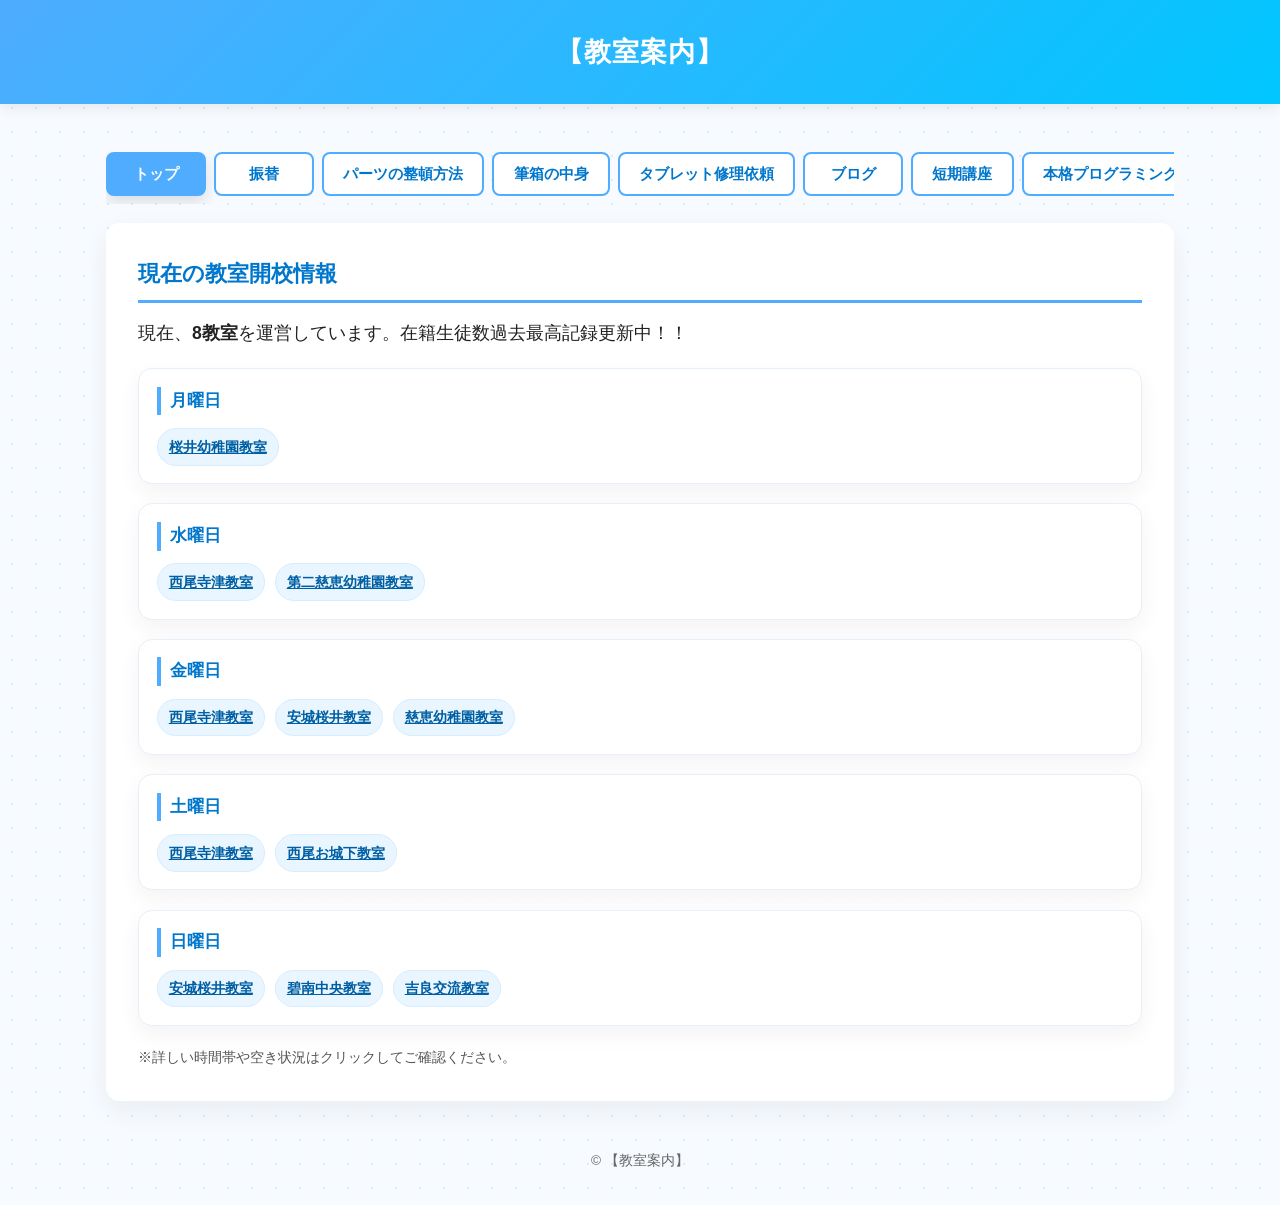
==== index.html @ de7537ed "Update index.html" ====
<!DOCTYPE html>
<html lang="ja">
<head>
  <meta charset="UTF-8">
  <title>【教室案内】</title>
  <meta name="viewport" content="width=device-width, initial-scale=1">
  <link rel="stylesheet" href="styles.css">
  <style>
    .tab-panel {
      display: none;
    }

    .tab-panel.active {
      display: block;
    }

    body.preload .tab-panel {
      display: none !important;
    }
  </style>
</head>
<body class="preload">

  <header>
    <h1>【教室案内】</h1>
  </header>

  <div class="wrapper">

    <!-- タブボタン（10個） -->
    <nav class="tab-nav" aria-label="メインコンテンツ切り替え">
      <button class="tab-btn" data-target="tab-top">トップ</button>
      <button class="tab-btn" data-target="tab-about">振替</button>
      <button class="tab-btn" data-target="tab-course">パーツの整頓方法</button> 
      <button class="tab-btn" data-target="tab-fude">筆箱の中身</button>
      <button class="tab-btn" data-target="tab-price">タブレット修理依頼</button>
      <button class="tab-btn" data-target="tab-blog">ブログ</button>
      <button class="tab-btn" data-target="tab-tanki">短期講座</button>
      <button class="tab-btn" data-target="tab-honkaku">本格プログラミングコース</button>
     
      
    </nav>

    <!-- トップ -->
    <section id="tab-top" class="tab-panel">
      <h2>現在の教室開校情報</h2>

      <div class="top-lead">
        <p class="lead">現在、<strong>8教室</strong>を運営しています。在籍生徒数過去最高記録更新中！！</p>
        <p class="sub"></p>
      </div>

      <div class="schedule-grid">

  <article class="day-card">
    <h3 class="day-title">月曜日</h3>
    <ul class="place-list">
      <li>
        <a class="chip"
           href="https://kids.athuman.com/search/detail/?store_id=3628&code=140000"
           target="_blank" rel="noopener noreferrer">
          桜井幼稚園教室
        </a>
      </li>
    </ul>
  </article>

  <article class="day-card">
    <h3 class="day-title">水曜日</h3>
    <ul class="place-list">
      <li>
        <a class="chip"
           href="https://kids.athuman.com/search/detail/?store_id=1259&code=140000"
           target="_blank" rel="noopener noreferrer">
          西尾寺津教室
        </a>
      </li>
      <li>
        <a class="chip"
           href="https://kids.athuman.com/search/detail/?store_id=3963&code=140000"
           target="_blank" rel="noopener noreferrer">
          第二慈恵幼稚園教室
        </a>
      </li>
    </ul>
  </article>

  <article class="day-card">
    <h3 class="day-title">金曜日</h3>
    <ul class="place-list">
      <li>
        <a class="chip"
           href="https://kids.athuman.com/search/detail/?store_id=1259&code=140000"
           target="_blank" rel="noopener noreferrer">
          西尾寺津教室
        </a>
      </li>
      <li>
        <a class="chip"
           href="https://kids.athuman.com/search/detail/?store_id=2593"
           target="_blank" rel="noopener noreferrer">
          安城桜井教室
        </a>
      </li>
      <li>
        <a class="chip"
           href="https://kids.athuman.com/search/detail/?store_id=3946&code=140000"
           target="_blank" rel="noopener noreferrer">
          慈恵幼稚園教室
        </a>
      </li>
    </ul>
  </article>

  <article class="day-card">
    <h3 class="day-title">土曜日</h3>
    <ul class="place-list">
      <li>
        <a class="chip"
           href="https://kids.athuman.com/search/detail/?store_id=1259&code=140000"
           target="_blank" rel="noopener noreferrer">
          西尾寺津教室
        </a>
      </li>
      <li>
        <a class="chip"
           href="https://kids.athuman.com/search/detail/?store_id=2207&code=140000"
           target="_blank" rel="noopener noreferrer">
          西尾お城下教室
        </a>
      </li>
    </ul>
  </article>

  <article class="day-card">
    <h3 class="day-title">日曜日</h3>
    <ul class="place-list">
      <li>
        <a class="chip"
           href="https://kids.athuman.com/search/detail/?store_id=2593"
           target="_blank" rel="noopener noreferrer">
          安城桜井教室
        </a>
      </li>
      <li>
        <a class="chip"
           href="https://kids.athuman.com/search/detail/?store_id=2358&code=140000"
           target="_blank" rel="noopener noreferrer">
          碧南中央教室
        </a>
      </li>
 <li>
        <a class="chip"
           href="https://kids.athuman.com/search/detail/?store_id=3629&code=140000"
           target="_blank" rel="noopener noreferrer">
          吉良交流教室
        </a>
      </li>
    </ul>
  </article>

</div>

      <p class="note">※詳しい時間帯や空き状況はクリックしてご確認ください。</p>
    </section>

    <!-- 塾について -->
    <section id="tab-about" class="tab-panel">
      <h2>振替につきまして</h2>
      <p>振替規定はありませんが、講師確保の都合上、お休みをされる場合は”早めのご連絡”をお願い致します。<br>
      当日連絡による、授業日”当日”の時間変更は行っておりません。<br>
また、振替の連絡はLINEメッセージのみ受け付けております。※直接のご相談、電話でのご相談は受け付けておりません。</p>
    </section>

    <!-- パーツの整頓方法 -->
    <section id="tab-course" class="tab-panel">
  <h2>パーツの整頓方法</h2>

  <div class="image-box">
    <img src="parts.png" alt="画像" class="parts-image">
    <img src="image0.JPEG" alt="画像" class="parts-image">
  </div>
</section>

 <!-- 筆箱の中身 -->
    <section id="tab-fude" class="tab-panel">
      <h2>筆箱の中身</h2>
      <p>・鉛筆<br>
         ・消しゴム<br>
         ・赤ペン<br>
         ・鉛筆削り<br>
※特に”鉛筆”を２ヶ月連続で忘れた方は個別にご連絡させて頂きます。</p>
    </section>
    <!-- タブレット修理依頼 -->
    <section id="tab-price" class="tab-panel">
      <h2>タブレット修理依頼</h2>
      <p></p>
      保護者様による発送手続きが必要となります。※着払いで発送して下さい。<br>
     <a href="https://docs.google.com/forms/d/e/1FAIpQLSeACtcZFJJYx5x103N6dVoDMmGL0a6J4L9wIH2GVFiXnAWEkQ/viewform" target="_blank">
  <button>申し込みはこちら</button>
</a>
    </section>

    <!-- アクセス -->
    <section id="tab-access" class="tab-panel">
      <h2>ブログ</h2>
      <p></p>
      <p></p>
      <p></p>
    </section>

    <!-- お知らせ -->
    <section id="tab-news" class="tab-panel">
      <h2>お知らせ</h2>
      <p>最新情報をここに掲載します。</p>
    </section>

    <!-- ブログ -->
    <section id="tab-blog" class="tab-panel">
      <h2>ブログ</h2>
      <p>教室の様子、学習アドバイス、イベント報告などを書きます。</p>
    </section>
    
    <!-- 短期講座 -->
    <section id="tab-tanki" class="tab-panel">
      <h2>短期講座</h2>
      <p>現在作成中です。</p>
    </section>
   
    <!-- 本格プログラミングコース -->
    <section id="tab-honkaku" class="tab-panel">
      <h2>本格プログラミング</h2>
      <p>現在作成中です。</p>
    </section>

   


    

    <footer>
      &copy; 【教室案内】
    </footer>

  </div>

  <!-- タブ切り替え用スクリプト -->
  <script>
    const tabButtons = document.querySelectorAll(".tab-btn");
    const tabPanels = document.querySelectorAll(".tab-panel");

    function showTab(targetId) {
      tabButtons.forEach(btn => {
        if (btn.dataset.target === targetId) {
          btn.classList.add("active");
        } else {
          btn.classList.remove("active");
        }
      });

      tabPanels.forEach(panel => {
        if (panel.id === targetId) {
          panel.classList.add("active");
        } else {
          panel.classList.remove("active");
        }
      });
    }

    tabButtons.forEach(btn => {
      btn.addEventListener("click", () => {
        const targetId = btn.dataset.target;
        showTab(targetId);
        localStorage.setItem("activeTab", targetId);
      });
    });

    const savedTab = localStorage.getItem("activeTab");
    const firstTab = savedTab && document.getElementById(savedTab) ? savedTab : "tab-top";

    showTab(firstTab);
    document.body.classList.remove("preload");
  </script>

</body>
</html>
---- styles.css ----
/* =====================================
   崩れ防止リセット（最重要）
===================================== */
*,
*::before,
*::after {
  box-sizing: border-box;
}

body,
h1, h2, h3,
p,
ul {
  margin: 0;
}

/* =====================================
   全体設定
===================================== */
body {
  font-family: "Yu Gothic", "Hiragino Kaku Gothic ProN", sans-serif;
  line-height: 1.7;
  color: #222;
  overflow-x: hidden;

  /* 爽やかドット背景 */
  background-color: #f7fbff;
  background-image: radial-gradient(#d6ecff 1.2px, transparent 1.2px);
  background-size: 24px 24px;
}

/* =====================================
   ヘッダー
===================================== */
header {
  background: linear-gradient(135deg, #4facfe, #00c6ff);
  color: #fff;
  padding: 1.8rem;
  text-align: center;
  box-shadow: 0 4px 14px rgba(0,0,0,0.08);
}

header h1 {
  font-size: 1.7rem;
  font-weight: bold;
  letter-spacing: 1px;
}

/* =====================================
   コンテンツ幅
===================================== */
.wrapper {
  max-width: 1100px;
  margin: 0 auto;
  padding: 1.5rem 1rem 2rem;
  overflow-x: hidden;
}

/* =====================================
   タブメニュー（10個対応）
===================================== */
.tab-nav {
  display: flex;
  gap: 0.5rem;
  margin: 1.5rem 0 1.2rem;
  overflow-x: auto;
  overflow-y: hidden;
  white-space: nowrap;
  padding-bottom: 0.5rem;
  -webkit-overflow-scrolling: touch;
  scrollbar-width: thin;
  scroll-snap-type: x mandatory;
}

.tab-nav::-webkit-scrollbar {
  height: 6px;
}

.tab-nav::-webkit-scrollbar-thumb {
  background: #bfe4ff;
  border-radius: 3px;
}

/* =====================================
   タブボタン
===================================== */
.tab-btn {
  flex: 0 0 auto;
  min-width: 100px;
  border: 2px solid #4facfe;
  background: #ffffff;
  padding: 0.6rem 1.2rem;
  border-radius: 8px;
  font-size: 0.95rem;
  line-height: 1.4;
  cursor: pointer;
  transition: 0.25s;
  color: #0077cc;
  font-weight: 600;
  text-align: center;
  scroll-snap-align: center;
  white-space: nowrap;
}

.tab-btn:hover {
  background: #eaf6ff;
}

.tab-btn.active {
  background: #4facfe;
  color: #fff;
  box-shadow: 0 6px 16px rgba(0,0,0,0.12);
}

/* =====================================
   タブ中身
===================================== */
.tab-panel {
  display: none;
  width: 100%;
  background: rgba(255,255,255,0.95);
  border-radius: 14px;
  padding: 2rem;
  box-shadow: 0 10px 28px rgba(0,0,0,0.06);
  margin-bottom: 2rem;
  overflow-x: hidden;
}

.tab-panel.active {
  display: block;
}

/* =====================================
   見出し
===================================== */
h2 {
  font-size: 1.4rem;
  border-bottom: 3px solid #4facfe;
  padding-bottom: 0.4rem;
  color: #0077cc;
  margin-bottom: 1rem;
}

/* =====================================
   料金表
===================================== */
.price-table {
  width: 100%;
  border-collapse: collapse;
  font-size: 0.95rem;
  margin-bottom: 1rem;
}

.price-table th,
.price-table td {
  border: 1px solid #e5f0fa;
  padding: 0.6rem;
  text-align: left;
}

.price-table th {
  background: #eaf6ff;
  font-weight: 600;
}

/* =====================================
   トップ：開校情報カード
===================================== */
.top-lead .lead {
  font-size: 1.1rem;
  margin-bottom: 0.3rem;
}

.top-lead .sub {
  margin-bottom: 1.2rem;
  color: #555;
  font-size: 0.95rem;
}

.schedule-grid {
  display: grid;
  grid-template-columns: 1fr;
  gap: 1.2rem;
}

.day-card {
  background: #ffffff;
  border: 1px solid #e5f0fa;
  border-radius: 14px;
  padding: 1.1rem;
  box-shadow: 0 8px 22px rgba(0,0,0,0.05);
  transition: 0.25s ease;
}

.day-card:hover {
  transform: translateY(-3px);
  box-shadow: 0 12px 30px rgba(0,0,0,0.08);
}

.day-title {
  font-size: 1.05rem;
  color: #0077cc;
  border-left: 4px solid #4facfe;
  padding-left: 0.6rem;
  margin-bottom: 0.8rem;
}

.place-list {
  list-style: none;
  padding: 0;
  margin: 0;
  display: flex;
  flex-wrap: wrap;
  gap: 0.6rem;
}

.chip {
  display: inline-block;
  padding: 0.35rem 0.7rem;
  border-radius: 999px;
  background: #eaf6ff;
  border: 1px solid #d6ecff;
  color: #005fa3;
  font-weight: 600;
  font-size: 0.9rem;
}

.note {
  margin-top: 1.2rem;
  color: #555;
  font-size: 0.9rem;
}

/* =====================================
   画像表示
===================================== */
.image-box {
  display: flex;
  flex-direction: column;
  align-items: center;
  gap: 24px;
}

.parts-image {
  width: 100%;
  max-width: 700px;
  height: auto;
  display: block;
  margin: 0 auto;
  border-radius: 12px;
}

.tab-panel img {
  max-width: 100%;
  height: auto;
}

/* =====================================
   フッター
===================================== */
footer {
  text-align: center;
  font-size: 0.85rem;
  color: #666;
  padding-top: 1rem;
}

/* =====================================
   レスポンシブ
===================================== */
@media (max-width: 700px) {
  body {
    background-size: 18px 18px;
  }

  header {
    padding: 1.2rem 0.8rem;
  }

  header h1 {
    font-size: 1.35rem;
    letter-spacing: 0.5px;
  }

  .wrapper {
    padding: 1rem 0.75rem 1.5rem;
  }

  .tab-nav {
    gap: 0.35rem;
    margin: 1rem 0 1rem;
    padding-bottom: 0.4rem;
  }

  .tab-btn {
    min-width: auto;
    font-size: 0.72rem;
    padding: 0.45rem 0.7rem;
    white-space: nowrap;
  }

  .tab-panel {
    padding: 1.1rem;
    border-radius: 12px;
  }

  h2 {
    font-size: 1.15rem;
    margin-bottom: 0.9rem;
  }

  .top-lead .lead {
    font-size: 1rem;
  }

  .top-lead .sub,
  .note,
  .chip,
  .price-table,
  .price-table th,
  .price-table td {
    font-size: 0.88rem;
  }

  .day-card {
    padding: 0.9rem;
  }

  .day-title {
    font-size: 1rem;
    margin-bottom: 0.7rem;
  }

  .place-list {
    gap: 0.45rem;
  }

  .chip {
    padding: 0.3rem 0.6rem;
  }

  .image-box {
    gap: 16px;
  }

  .parts-image {
    max-width: 100%;
    border-radius: 10px;
  }

  footer {
    font-size: 0.8rem;
  }
}
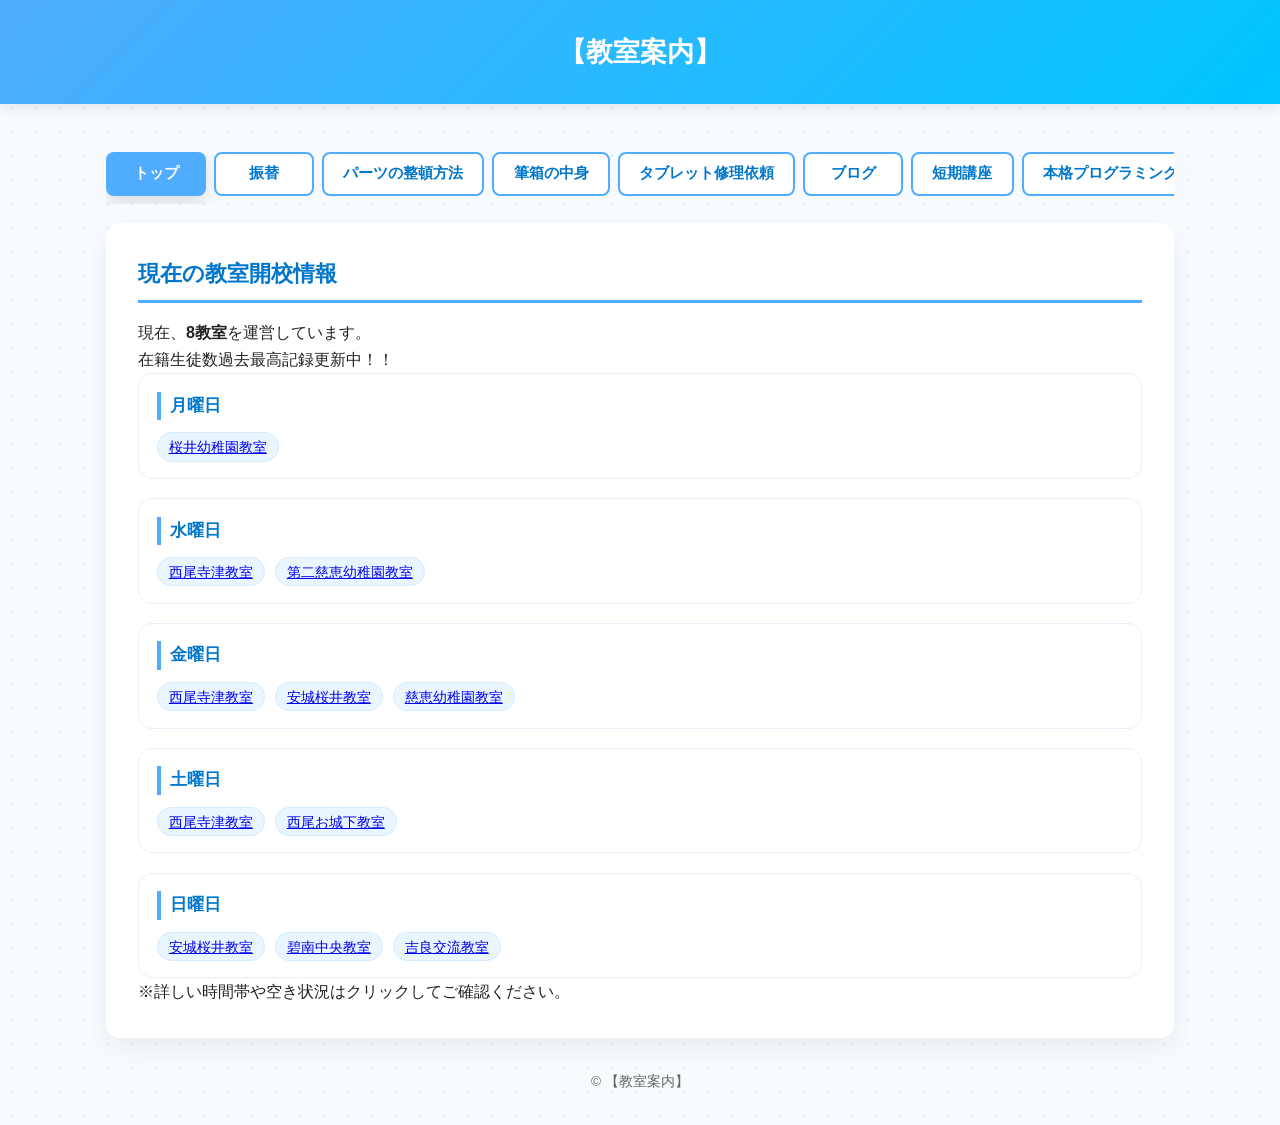
==== commit ab673e99: "Update index.html" ====
--- a/index.html
+++ b/index.html
@@ -46,7 +46,7 @@
       <h2>現在の教室開校情報</h2>
 
       <div class="top-lead">
-        <p class="lead">現在、<strong>8教室</strong>を運営しています。在籍生徒数過去最高記録更新中！！</p>
+        <p class="lead">現在、<strong>8教室</strong>を運営しています。<br>在籍生徒数過去最高記録更新中！！</p>
         <p class="sub"></p>
       </div>
 
@@ -167,8 +167,8 @@
     <!-- 塾について -->
     <section id="tab-about" class="tab-panel">
       <h2>振替につきまして</h2>
-      <p>振替規定はありませんが、講師確保の都合上、お休みをされる場合は”早めのご連絡”をお願い致します。<br>
-      当日連絡による、授業日”当日”の時間変更は行っておりません。<br>
+      <p>振替規定はありませんが、講師確保の都合上、お休みをされる場合は”早めのご連絡”をお願い致します。<br><br>
+      当日連絡による、授業日”当日”の時間変更は行っておりません。<br><br>
 また、振替の連絡はLINEメッセージのみ受け付けております。※直接のご相談、電話でのご相談は受け付けておりません。</p>
     </section>
 
--- a/styles.css
+++ b/styles.css
@@ -23,7 +23,6 @@
   color: #222;
   overflow-x: hidden;
 
-  /* 爽やかドット背景 */
   background-color: #f7fbff;
   background-image: radial-gradient(#d6ecff 1.2px, transparent 1.2px);
   background-size: 24px 24px;
@@ -43,7 +42,6 @@
 header h1 {
   font-size: 1.7rem;
   font-weight: bold;
-  letter-spacing: 1px;
 }
 
 /* =====================================
@@ -57,19 +55,16 @@
 }
 
 /* =====================================
-   タブメニュー（10個対応）
+   タブメニュー
 ===================================== */
 .tab-nav {
   display: flex;
   gap: 0.5rem;
   margin: 1.5rem 0 1.2rem;
   overflow-x: auto;
-  overflow-y: hidden;
   white-space: nowrap;
   padding-bottom: 0.5rem;
-  -webkit-overflow-scrolling: touch;
   scrollbar-width: thin;
-  scroll-snap-type: x mandatory;
 }
 
 .tab-nav::-webkit-scrollbar {
@@ -92,14 +87,11 @@
   padding: 0.6rem 1.2rem;
   border-radius: 8px;
   font-size: 0.95rem;
-  line-height: 1.4;
   cursor: pointer;
   transition: 0.25s;
   color: #0077cc;
   font-weight: 600;
   text-align: center;
-  scroll-snap-align: center;
-  white-space: nowrap;
 }
 
 .tab-btn:hover {
@@ -117,13 +109,11 @@
 ===================================== */
 .tab-panel {
   display: none;
-  width: 100%;
   background: rgba(255,255,255,0.95);
   border-radius: 14px;
   padding: 2rem;
   box-shadow: 0 10px 28px rgba(0,0,0,0.06);
   margin-bottom: 2rem;
-  overflow-x: hidden;
 }
 
 .tab-panel.active {
@@ -142,41 +132,8 @@
 }
 
 /* =====================================
-   料金表
-===================================== */
-.price-table {
-  width: 100%;
-  border-collapse: collapse;
-  font-size: 0.95rem;
-  margin-bottom: 1rem;
-}
-
-.price-table th,
-.price-table td {
-  border: 1px solid #e5f0fa;
-  padding: 0.6rem;
-  text-align: left;
-}
-
-.price-table th {
-  background: #eaf6ff;
-  font-weight: 600;
-}
-
-/* =====================================
-   トップ：開校情報カード
-===================================== */
-.top-lead .lead {
-  font-size: 1.1rem;
-  margin-bottom: 0.3rem;
-}
-
-.top-lead .sub {
-  margin-bottom: 1.2rem;
-  color: #555;
-  font-size: 0.95rem;
-}
-
+   カード
+===================================== */
 .schedule-grid {
   display: grid;
   grid-template-columns: 1fr;
@@ -184,17 +141,10 @@
 }
 
 .day-card {
-  background: #ffffff;
+  background: #fff;
   border: 1px solid #e5f0fa;
   border-radius: 14px;
   padding: 1.1rem;
-  box-shadow: 0 8px 22px rgba(0,0,0,0.05);
-  transition: 0.25s ease;
-}
-
-.day-card:hover {
-  transform: translateY(-3px);
-  box-shadow: 0 12px 30px rgba(0,0,0,0.08);
 }
 
 .day-title {
@@ -208,51 +158,34 @@
 .place-list {
   list-style: none;
   padding: 0;
-  margin: 0;
   display: flex;
   flex-wrap: wrap;
   gap: 0.6rem;
 }
 
 .chip {
-  display: inline-block;
   padding: 0.35rem 0.7rem;
   border-radius: 999px;
   background: #eaf6ff;
   border: 1px solid #d6ecff;
-  color: #005fa3;
-  font-weight: 600;
   font-size: 0.9rem;
 }
 
-.note {
-  margin-top: 1.2rem;
-  color: #555;
-  font-size: 0.9rem;
-}
-
-/* =====================================
-   画像表示
+/* =====================================
+   画像
 ===================================== */
 .image-box {
   display: flex;
   flex-direction: column;
   align-items: center;
-  gap: 24px;
+  gap: 20px;
 }
 
 .parts-image {
   width: 100%;
   max-width: 700px;
   height: auto;
-  display: block;
-  margin: 0 auto;
   border-radius: 12px;
-}
-
-.tab-panel img {
-  max-width: 100%;
-  height: auto;
 }
 
 /* =====================================
@@ -262,93 +195,40 @@
   text-align: center;
   font-size: 0.85rem;
   color: #666;
-  padding-top: 1rem;
-}
-
-/* =====================================
-   レスポンシブ
+}
+
+/* =====================================
+   スマホ最適化（完成形）
 ===================================== */
 @media (max-width: 700px) {
-  body {
-    background-size: 18px 18px;
-  }
-
-  header {
-    padding: 1.2rem 0.8rem;
-  }
-
-  header h1 {
-    font-size: 1.35rem;
-    letter-spacing: 0.5px;
-  }
-
-  .wrapper {
-    padding: 1rem 0.75rem 1.5rem;
-  }
 
   .tab-nav {
-    gap: 0.35rem;
-    margin: 1rem 0 1rem;
-    padding-bottom: 0.4rem;
+    flex-wrap: wrap;
+    overflow-x: visible;
+    justify-content: center;
+    gap: 0.4rem;
   }
 
   .tab-btn {
-    min-width: auto;
-    font-size: 0.72rem;
-    padding: 0.45rem 0.7rem;
-    white-space: nowrap;
+    flex: 0 1 auto;
+    min-width: 44%;
+    max-width: 48%;
+    font-size: 0.8rem;
+    padding: 0.7rem 0.5rem;
+    white-space: normal;
+    line-height: 1.3;
+    border-radius: 10px;
   }
 
   .tab-panel {
-    padding: 1.1rem;
-    border-radius: 12px;
+    padding: 1.2rem;
   }
 
   h2 {
-    font-size: 1.15rem;
-    margin-bottom: 0.9rem;
-  }
-
-  .top-lead .lead {
-    font-size: 1rem;
-  }
-
-  .top-lead .sub,
-  .note,
-  .chip,
-  .price-table,
-  .price-table th,
-  .price-table td {
-    font-size: 0.88rem;
-  }
-
-  .day-card {
-    padding: 0.9rem;
-  }
-
-  .day-title {
-    font-size: 1rem;
-    margin-bottom: 0.7rem;
-  }
-
-  .place-list {
-    gap: 0.45rem;
-  }
-
-  .chip {
-    padding: 0.3rem 0.6rem;
-  }
-
-  .image-box {
-    gap: 16px;
+    font-size: 1.1rem;
   }
 
   .parts-image {
     max-width: 100%;
-    border-radius: 10px;
-  }
-
-  footer {
-    font-size: 0.8rem;
-  }
-}
+  }
+}
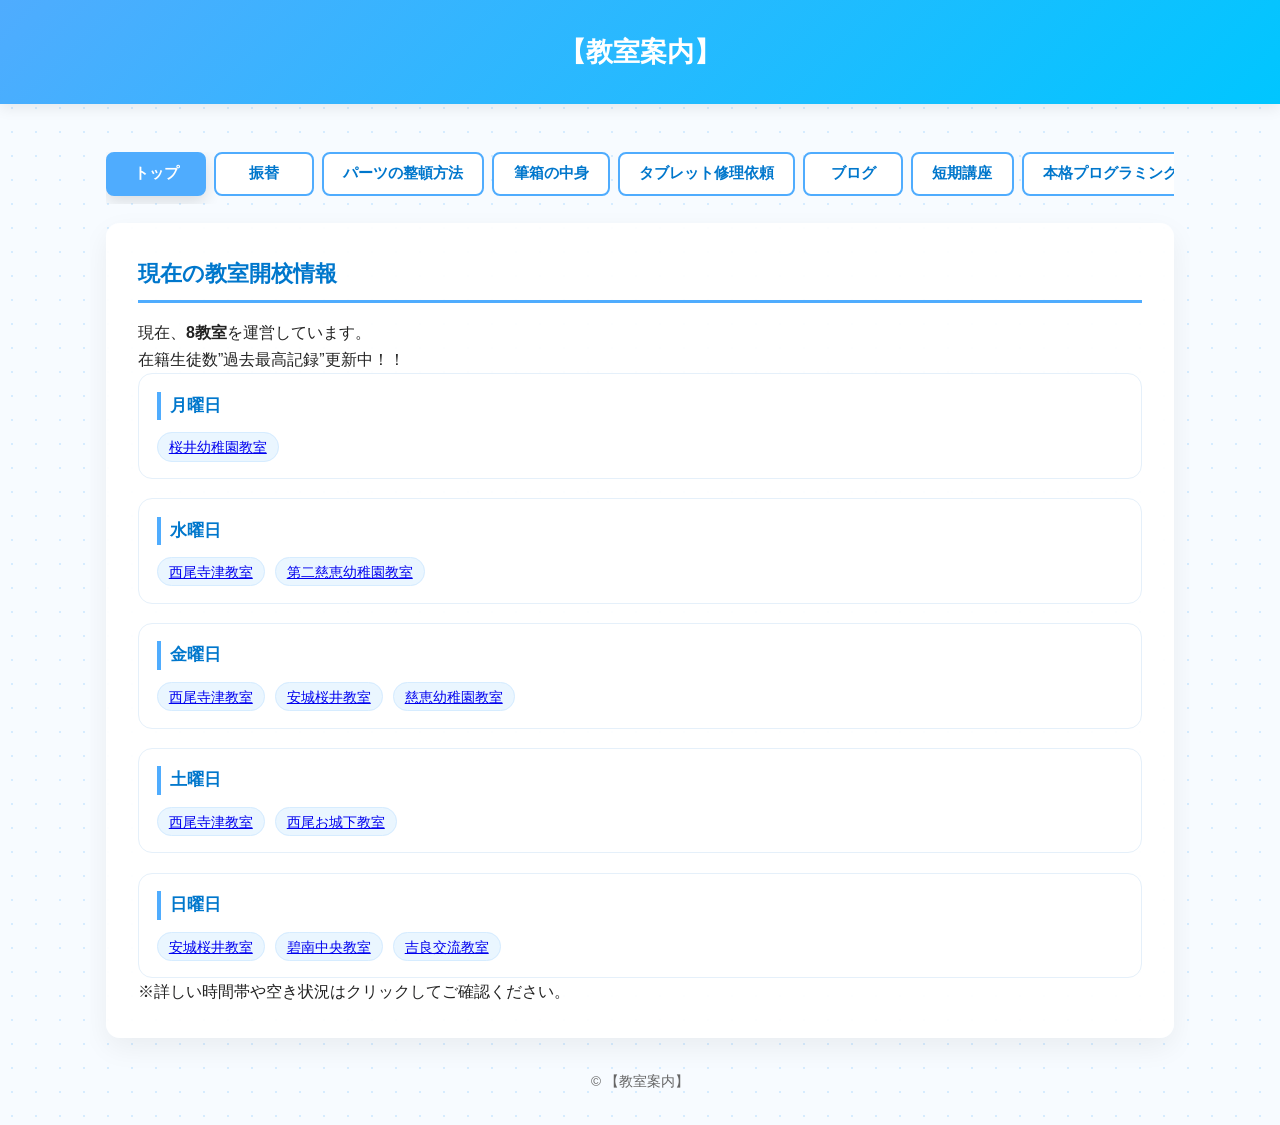
==== commit ac68e7bf: "Update index.html" ====
--- a/index.html
+++ b/index.html
@@ -46,7 +46,7 @@
       <h2>現在の教室開校情報</h2>
 
       <div class="top-lead">
-        <p class="lead">現在、<strong>8教室</strong>を運営しています。<br>在籍生徒数過去最高記録更新中！！</p>
+        <p class="lead">現在、<strong>8教室</strong>を運営しています。<br>在籍生徒数”過去最高記録”更新中！！</p>
         <p class="sub"></p>
       </div>
 
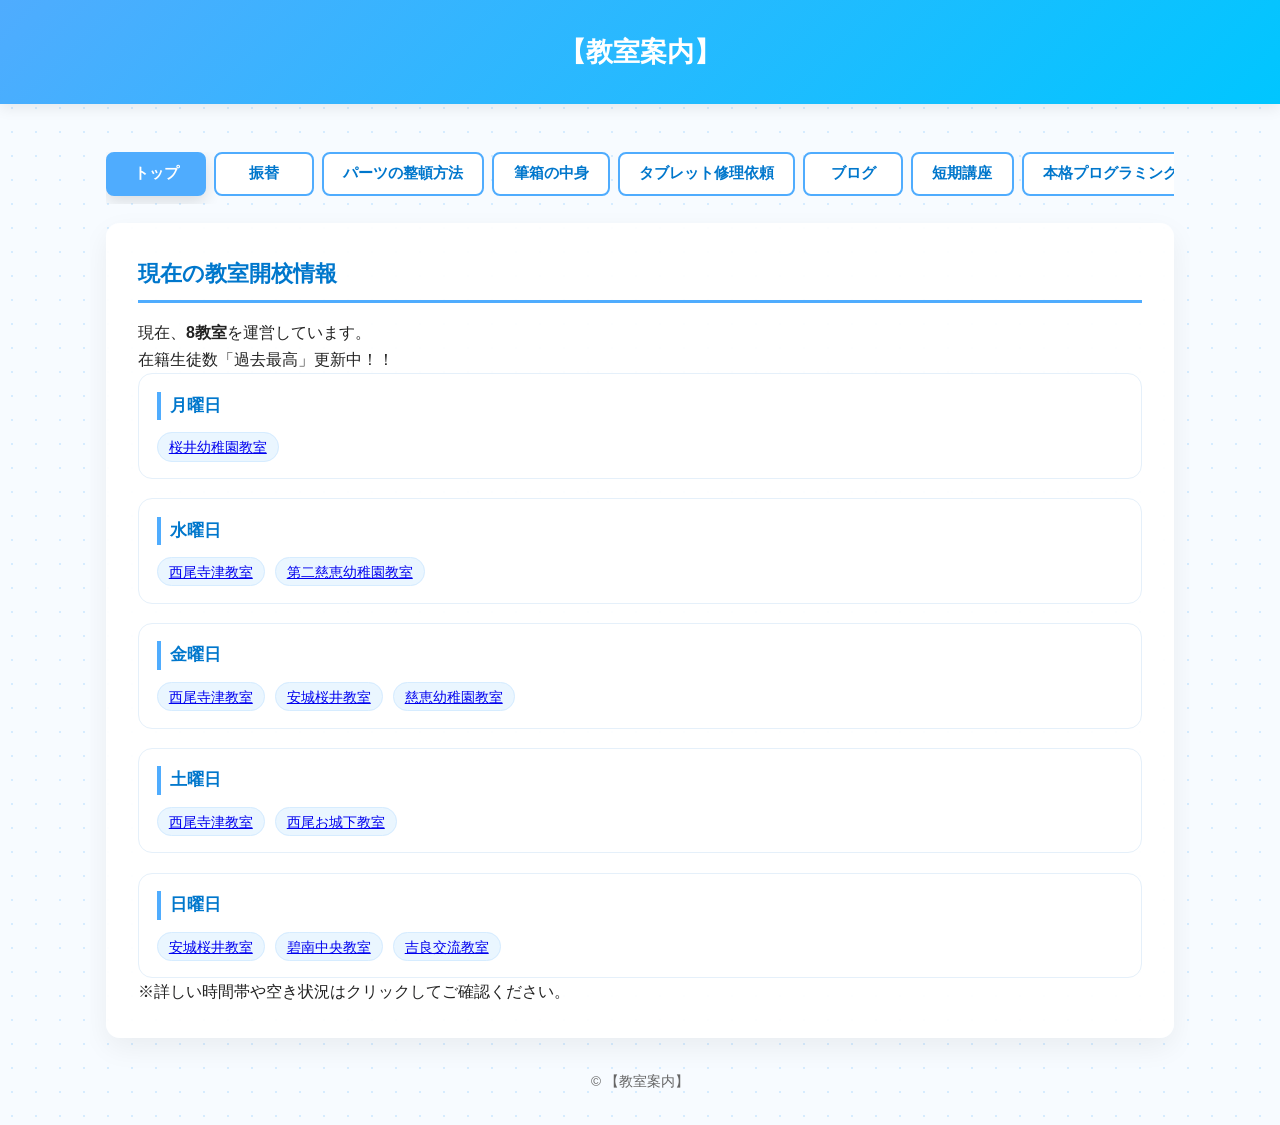
==== commit 6ed5ab94: "Update index.html" ====
--- a/index.html
+++ b/index.html
@@ -46,7 +46,7 @@
       <h2>現在の教室開校情報</h2>
 
       <div class="top-lead">
-        <p class="lead">現在、<strong>8教室</strong>を運営しています。<br>在籍生徒数”過去最高記録”更新中！！</p>
+        <p class="lead">現在、<strong>8教室</strong>を運営しています。<br>在籍生徒数「過去最高」更新中！！</p>
         <p class="sub"></p>
       </div>
 
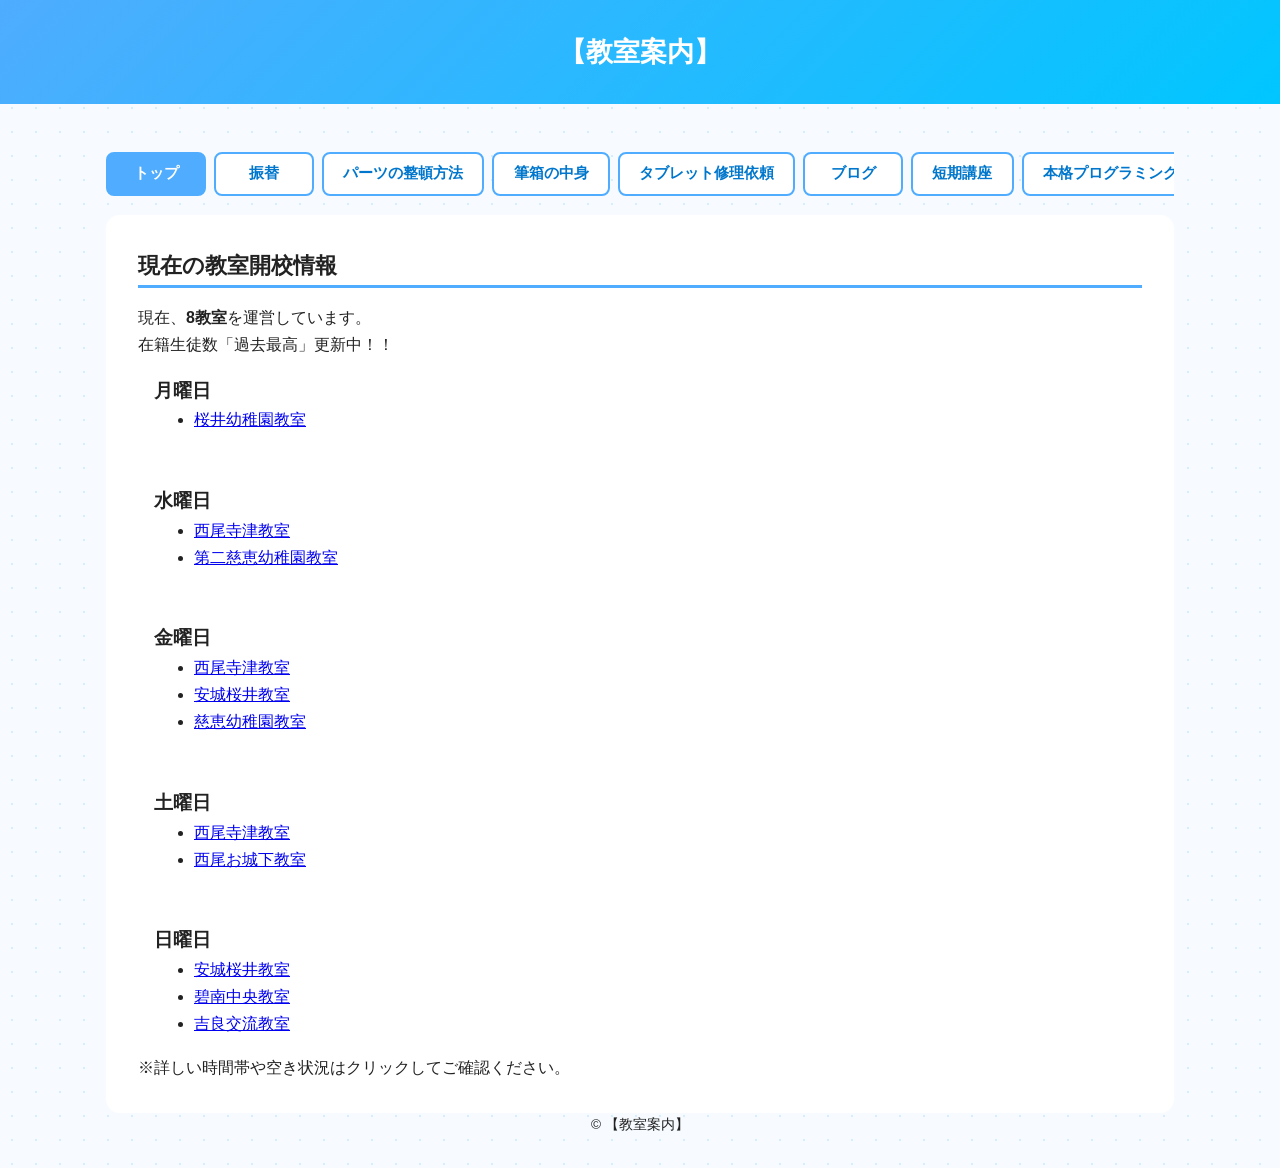
==== commit 97f7d58c: "Update index.html" ====
--- a/index.html
+++ b/index.html
@@ -168,8 +168,10 @@
     <section id="tab-about" class="tab-panel">
       <h2>振替につきまして</h2>
       <p>振替規定はありませんが、講師確保の都合上、お休みをされる場合は”早めのご連絡”をお願い致します。<br><br>
-      当日連絡による、授業日”当日”の時間変更は行っておりません。<br><br>
-また、振替の連絡はLINEメッセージのみ受け付けております。※直接のご相談、電話でのご相談は受け付けておりません。</p>
+     ※授業日当日の欠席連絡は出来る限り、避けて頂けると助かります。<br><br> 
+     ※当日連絡による、授業日”当日”の時間変更は行っておりません。<br><br>
+     また、振替の連絡はLINEメッセージのみ受け付けております。<br><br>
+     ※直接のご相談、電話でのご相談は受け付けておりません。</p>
     </section>
 
     <!-- パーツの整頓方法 -->
--- a/styles.css
+++ b/styles.css
@@ -36,12 +36,10 @@
   color: #fff;
   padding: 1.8rem;
   text-align: center;
-  box-shadow: 0 4px 14px rgba(0,0,0,0.08);
 }
 
 header h1 {
   font-size: 1.7rem;
-  font-weight: bold;
 }
 
 /* =====================================
@@ -51,11 +49,10 @@
   max-width: 1100px;
   margin: 0 auto;
   padding: 1.5rem 1rem 2rem;
-  overflow-x: hidden;
 }
 
 /* =====================================
-   タブメニュー
+   タブメニュー（PC）
 ===================================== */
 .tab-nav {
   display: flex;
@@ -63,17 +60,6 @@
   margin: 1.5rem 0 1.2rem;
   overflow-x: auto;
   white-space: nowrap;
-  padding-bottom: 0.5rem;
-  scrollbar-width: thin;
-}
-
-.tab-nav::-webkit-scrollbar {
-  height: 6px;
-}
-
-.tab-nav::-webkit-scrollbar-thumb {
-  background: #bfe4ff;
-  border-radius: 3px;
 }
 
 /* =====================================
@@ -88,20 +74,14 @@
   border-radius: 8px;
   font-size: 0.95rem;
   cursor: pointer;
-  transition: 0.25s;
   color: #0077cc;
   font-weight: 600;
   text-align: center;
 }
 
-.tab-btn:hover {
-  background: #eaf6ff;
-}
-
 .tab-btn.active {
   background: #4facfe;
   color: #fff;
-  box-shadow: 0 6px 16px rgba(0,0,0,0.12);
 }
 
 /* =====================================
@@ -109,11 +89,9 @@
 ===================================== */
 .tab-panel {
   display: none;
-  background: rgba(255,255,255,0.95);
+  background: #fff;
   border-radius: 14px;
   padding: 2rem;
-  box-shadow: 0 10px 28px rgba(0,0,0,0.06);
-  margin-bottom: 2rem;
 }
 
 .tab-panel.active {
@@ -126,8 +104,6 @@
 h2 {
   font-size: 1.4rem;
   border-bottom: 3px solid #4facfe;
-  padding-bottom: 0.4rem;
-  color: #0077cc;
   margin-bottom: 1rem;
 }
 
@@ -142,33 +118,8 @@
 
 .day-card {
   background: #fff;
-  border: 1px solid #e5f0fa;
   border-radius: 14px;
-  padding: 1.1rem;
-}
-
-.day-title {
-  font-size: 1.05rem;
-  color: #0077cc;
-  border-left: 4px solid #4facfe;
-  padding-left: 0.6rem;
-  margin-bottom: 0.8rem;
-}
-
-.place-list {
-  list-style: none;
-  padding: 0;
-  display: flex;
-  flex-wrap: wrap;
-  gap: 0.6rem;
-}
-
-.chip {
-  padding: 0.35rem 0.7rem;
-  border-radius: 999px;
-  background: #eaf6ff;
-  border: 1px solid #d6ecff;
-  font-size: 0.9rem;
+  padding: 1rem;
 }
 
 /* =====================================
@@ -185,7 +136,6 @@
   width: 100%;
   max-width: 700px;
   height: auto;
-  border-radius: 12px;
 }
 
 /* =====================================
@@ -194,30 +144,34 @@
 footer {
   text-align: center;
   font-size: 0.85rem;
-  color: #666;
 }
 
 /* =====================================
-   スマホ最適化（完成形）
+   スマホ最適化（ここが超重要）
 ===================================== */
 @media (max-width: 700px) {
 
+  /* タブを2列にする */
   .tab-nav {
-    flex-wrap: wrap;
+    display: grid;
+    grid-template-columns: 1fr 1fr;
+    gap: 0.4rem;
     overflow-x: visible;
-    justify-content: center;
-    gap: 0.4rem;
+    white-space: normal;
   }
 
+  /* タブボタン */
   .tab-btn {
-    flex: 0 1 auto;
-    min-width: 44%;
-    max-width: 48%;
+    width: 100%;
+    min-width: 0;
     font-size: 0.8rem;
     padding: 0.7rem 0.5rem;
-    white-space: normal;
+
+    white-space: normal;       /* ←改行ON */
+    word-break: break-word;    /* ←日本語対応 */
+    overflow-wrap: anywhere;   /* ←強制改行 */
+
     line-height: 1.3;
-    border-radius: 10px;
   }
 
   .tab-panel {
@@ -228,7 +182,4 @@
     font-size: 1.1rem;
   }
 
-  .parts-image {
-    max-width: 100%;
-  }
 }
